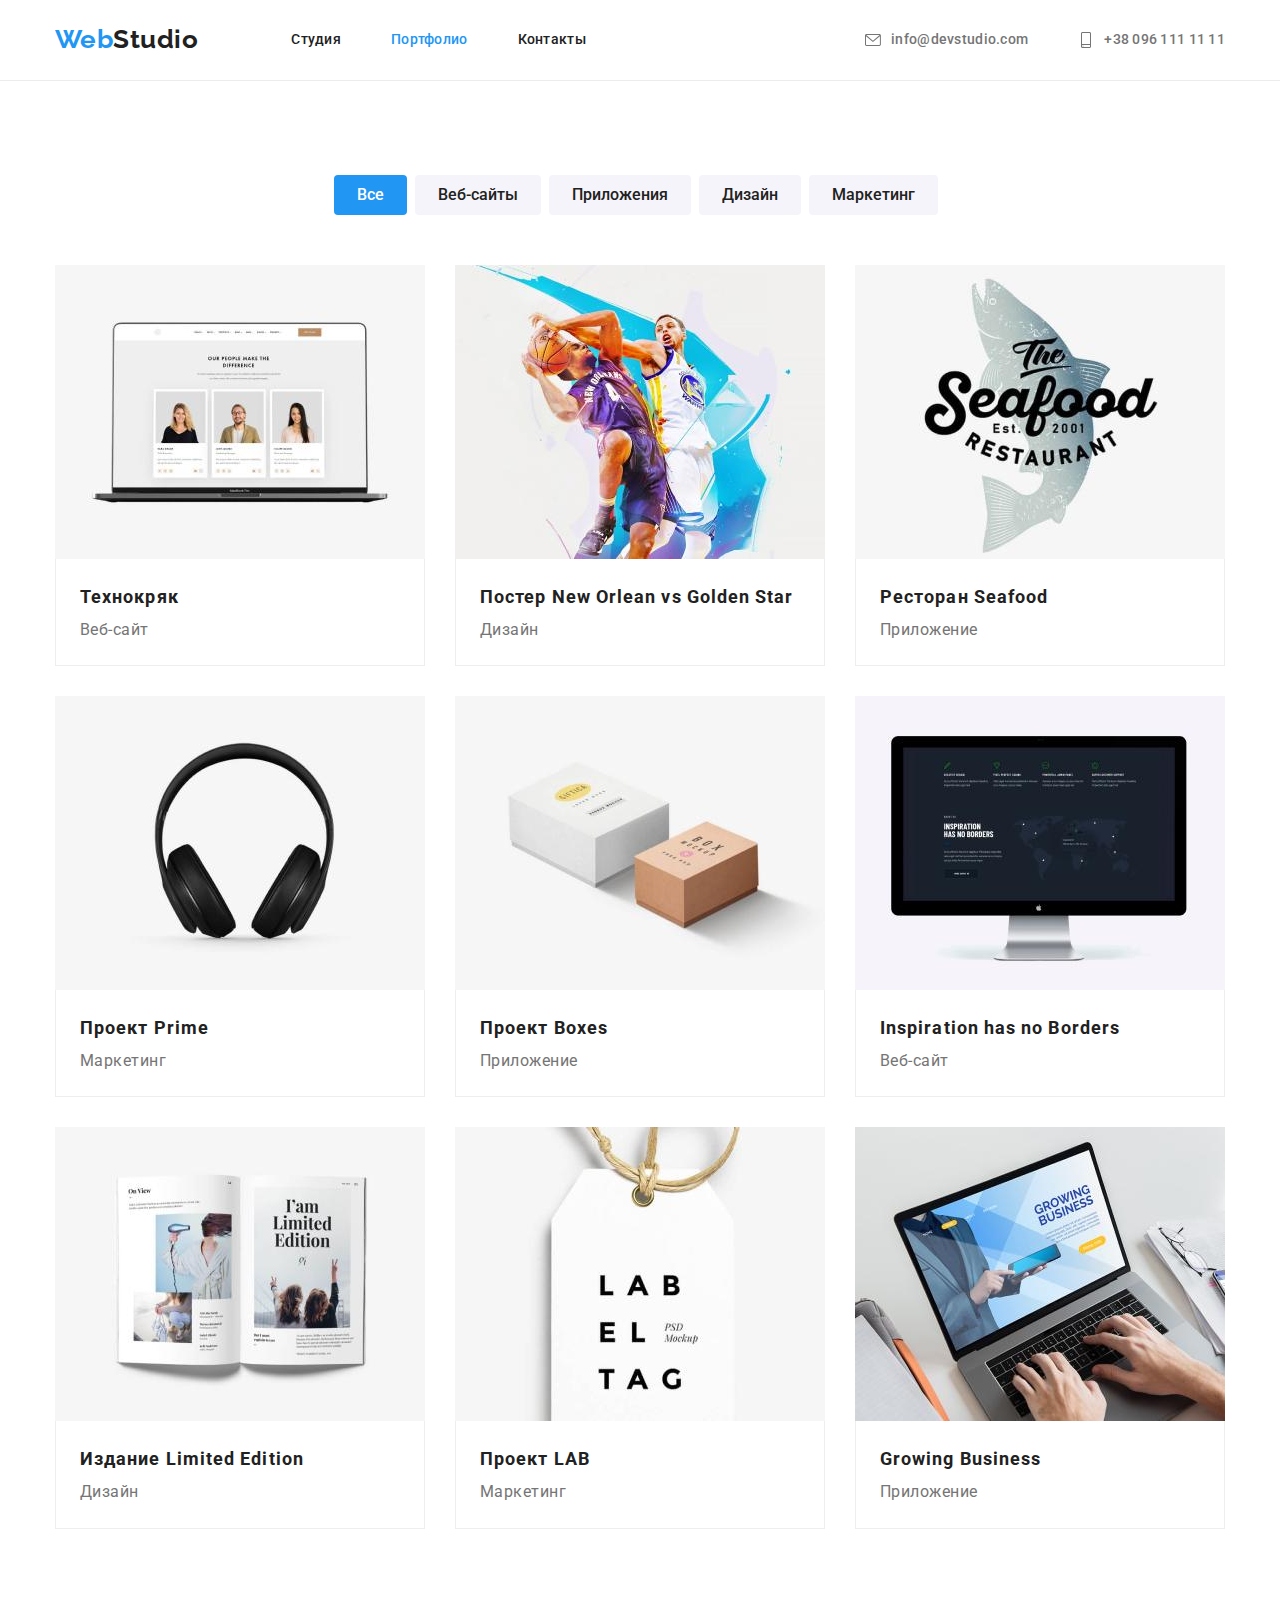
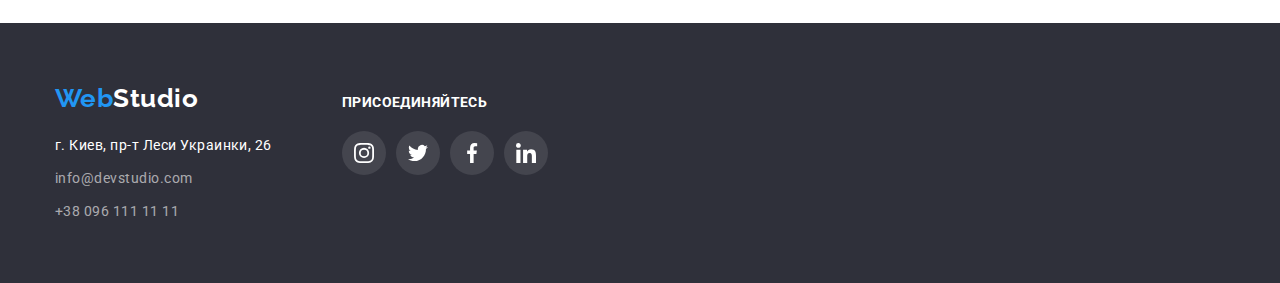
==== portfolio.html @ 6e439dd7 "Added base files from prev. project" ====
<!DOCTYPE html>
<html lang="ru">
  <head>
    <meta charset="UTF-8" />
    <meta http-equiv="X-UA-Compatible" content="IE=edge" />
    <meta name="productport" content="width=device-width, initial-scale=1.0" />
    <title>Портфолио</title>
    <link rel="preconnect" href="https://fonts.googleapis.com" />
    <link rel="preconnect" href="https://fonts.gstatic.com" crossorigin />
    <link
      href="https://fonts.googleapis.com/css2?family=Raleway:wght@700&family=Roboto:wght@400;500;700;900&display=swap"
      rel="stylesheet"
    />
    <link
      rel="stylesheet"
      href="https://cdnjs.cloudflare.com/ajax/libs/modern-normalize/1.1.0/modern-normalize.min.css"
    />
    <link rel="stylesheet" href="./css/styles.css" />
  </head>
  <body>
    <header class="header no-hero">
      <div class="container">
        <nav class="main-nav">
          <a href="#" class="logo link"><span>Web</span>Studio</a>
          <ul class="site-nav list">
            <li class="item">
              <a href="./index.html" class="link">Студия</a>
            </li>
            <li class="item">
              <a href="./portfolio.html" class="current link">Портфолио</a>
            </li>
            <li class="item"><a href="" class="link">Контакты</a></li>
          </ul>
        </nav>
        <ul class="contacts list">
          <li class="item">
            <a href="mailto:info@devstudio.com" class="contact link">
              <svg class="icon-contact">
                <use href="./images/sprite.svg#envelope"></use>
              </svg>
              info@devstudio.com</a
            >
          </li>
          <li class="item">
            <a href="tel:+380961111111" class="contact link">
              <svg class="icon-contact">
                <use href="./images/sprite.svg#smartphone"></use>
              </svg>
              +38 096 111 11 11</a
            >
          </li>
        </ul>
      </div>
    </header>

    <main>
      <section class="section products">
        <div class="container">
          <h1 class="section-title visually-hidden">Product gallery</h1>
          <ul class="view-switch list">
            <li class="product-type">
              <button class="button primary">Все</button>
            </li>
            <li class="product-type">
              <button class="button secondary">Веб-сайты</button>
            </li>
            <li class="product-type">
              <button class="button secondary">Приложения</button>
            </li>
            <li class="product-type">
              <button class="button secondary">Дизайн</button>
            </li>
            <li class="product-type">
              <button class="button secondary">Маркетинг</button>
            </li>
          </ul>
          <ul class="product-cards list">
            <li class="card">
              <a href="#" class="link">
                <img
                  src="./images/product-gallery/techcrack.jpg"
                  width="370"
                  alt="Технокряк"
                  class="card-img"
                />
                <div class="card-descr">
                  <h2 class="title">Технокряк</h2>
                  <p class="text">Веб-сайт</p>
                </div>
              </a>
            </li>
            <li class="card">
              <a href="#" class="link">
                <img
                  src="./images/product-gallery/novsgs.jpg"
                  width="370"
                  alt="Постер"
                  class="card-img"
                />
                <div class="card-descr">
                  <h2 class="title">Постер New Orlean vs Golden Star</h2>
                  <p class="text">Дизайн</p>
                </div>
              </a>
            </li>
            <li class="card">
              <a href="#" class="link">
                <img
                  src="./images/product-gallery/seafood.jpg"
                  width="370"
                  alt="Логотип"
                  class="card-img"
                />
                <div class="card-descr">
                  <h2 class="title">Ресторан Seafood</h2>
                  <p class="text">Приложение</p>
                </div>
              </a>
            </li>
            <li class="card">
              <a href="#" class="link">
                <img
                  src="./images/product-gallery/prime.jpg"
                  width="370"
                  alt="Наушники"
                  class="card-img"
                />
                <div class="card-descr">
                  <h2 class="title">Проект Prime</h2>
                  <p class="text">Маркетинг</p>
                </div>
              </a>
            </li>
            <li class="card">
              <a href="#" class="link">
                <img
                  src="./images/product-gallery/boxes.jpg"
                  width="370"
                  alt="Коробки"
                  class="card-img"
                />
                <div class="card-descr">
                  <h2 class="title">Проект Boxes</h2>
                  <p class="text">Приложение</p>
                </div>
              </a>
            </li>
            <li class="card">
              <a href="#" class="link">
                <img
                  src="./images/product-gallery/inspiration.jpg"
                  width="370"
                  alt="Inspiration"
                  class="card-img"
                />
                <div class="card-descr">
                  <h2 class="title">Inspiration has no Borders</h2>
                  <p class="text">Веб-сайт</p>
                </div>
              </a>
            </li>
            <li class="card">
              <a href="#" class="link">
                <img
                  src="./images/product-gallery/limited.jpg"
                  width="370"
                  alt="Книга"
                  class="card-img"
                />
                <div class="card-descr">
                  <h2 class="title">Издание Limited Edition</h2>
                  <p class="text">Дизайн</p>
                </div>
              </a>
            </li>
            <li class="card">
              <a href="#" class="link">
                <img
                  src="./images/product-gallery/lab.jpg"
                  width="370"
                  alt="Label"
                  class="card-img"
                />
                <div class="card-descr">
                  <h2 class="title">Проект LAB</h2>
                  <p class="text">Маркетинг</p>
                </div>
              </a>
            </li>
            <li class="card">
              <a href="#" class="link">
                <img
                  src="./images/product-gallery/growing.jpg"
                  width="370"
                  alt="Business tool"
                  class="card-img"
                />
                <div class="card-descr">
                  <h2 class="title">Growing Business</h2>
                  <p class="text">Приложение</p>
                </div>
              </a>
            </li>
          </ul>
        </div>
      </section>
    </main>

    <footer class="footer">
      <div class="container">
        <div class="info-block">
          <a href="./index.html" class="logo link"><span>Web</span>Studio</a>
          <ul class="contacts list">
            <li>
              <address class="address">г. Киев, пр-т Леси Украинки, 26</address>
            </li>
            <li>
              <a href="mailto:info@devstudio.com" class="contact link"
                >info@devstudio.com</a
              >
            </li>
            <li>
              <a href="tel:+380961111111" class="contact link"
                >+38 096 111 11 11</a
              >
            </li>
          </ul>
        </div>
        <div class="join-us">
          <b class="text">присоединяйтесь</b>
          <ul class="social-links list">
            <li class="item">
              <a href="#" class="link" aria-label="Instagram">
                <svg class="icon-social" width="20" height="20">
                  <use href="./images/sprite.svg#instagram"></use>
                </svg>
              </a>
            </li>
            <li class="item">
              <a href="#" class="link" aria-label="Twitter">
                <svg class="icon-social" width="20" height="20">
                  <use href="./images/sprite.svg#twitter"></use>
                </svg>
              </a>
            </li>
            <li class="item">
              <a href="#" class="link" aria-label="Facebook">
                <svg class="icon-social" width="20" height="20">
                  <use href="./images/sprite.svg#facebook"></use>
                </svg>
              </a>
            </li>
            <li class="item">
              <a href="#" class="link" aria-label="Linkedin">
                <svg class="icon-social" width="20" height="20">
                  <use href="./images/sprite.svg#linkedin"></use>
                </svg>
              </a>
            </li>
          </ul>
        </div>
      </div>
    </footer>
  </body>
</html>
---- css/styles.css ----
:root {
  --primary-text-color: #757575;
  --secondary-text-color: #212121;
  --accent: #2196f3;
  --lighter: #ffffff;
  --footer-links-lighter: rgba(255, 255, 255, 0.6);
  --bg-dark: #2f303a;
  --bg-secondary: #f5f4fa;
  --header-border-low: #ececec;
  --product-card-border: #eeeeee;
  --icon-fill: #afb1b8;
  --footer-social: rgba(255, 255, 255, 0.1);
}

body {
  background-color: var(--lighter);
  color: var(--primary-text-color);

  font-family: "Roboto", sans-serif;
  letter-spacing: 0.03em;
}

/* Negating basic tag effects */

.list {
  padding: 0;
  margin: 0;
  list-style: none;
}

.link {
  text-decoration: none;
}

address {
  font-style: normal;
}

/* Content container */

.container {
  width: 1200px;
  margin: 0 auto;
  padding-right: 15px;
  padding-left: 15px;
}

/* Nav */

.site-nav .link {
  color: var(--secondary-text-color);
}

.site-nav .link.current,
.site-nav .link:hover,
.site-nav .link:focus,
.contacts .contact.link:hover,
.contacts .contact.link:focus,
.contacts .contact.link:hover .icon-contact,
.contacts .contact.link:focus .icon-contact {
  color: var(--accent);
  fill: var(--accent);
}

.contacts .link {
  color: inherit;
}

/* Header */

.header .container {
  display: flex;

  padding-top: 0;
  padding-bottom: 0;
}

.header.no-hero {
  border-bottom: 1px solid var(--header-border-low);
}

.header .container .list {
  margin: 0;
}

.main-nav,
.site-nav,
.header .contacts.list {
  display: flex;
  align-items: center;
}

.header .contacts.list {
  margin-left: auto;
}

.site-nav .item:not(:last-child),
.contacts .item:not(:last-child) {
  margin-right: 50px;
}

.logo {
  display: block;

  color: var(--secondary-text-color);

  font-family: "Raleway", sans-serif;
  font-weight: 700;
  font-size: 26px;
  line-height: 1.2;
}

.logo > span {
  color: var(--accent);
}

.header .logo {
  margin-right: 93px;
}

.site-nav .link,
.header .contact.link {
  display: inline-flex;

  padding-top: 32px;
  padding-bottom: 32px;

  font-weight: 500;
  font-size: 14px;
  line-height: 1.14;
  letter-spacing: 0.02em;
}

.header .icon-contact {
  fill: var(--primary-text-color);
  width: 16px;
  height: 16px;
  margin-right: 10px;
}

/* Buttons */

.button {
  box-sizing: inherit;
  display: inline-block;
  cursor: pointer;

  border: 1px solid transparent;
  border-radius: 4px;

  font-family: inherit;
}

.button.primary,
.products .button.secondary:hover,
.products .button.secondary:focus {
  color: var(--lighter);
  background-color: var(--accent);
}

.button.secondary {
  color: var(--secondary-text-color);
  background-color: var(--bg-secondary);
}

/* Sections */

.section {
  padding-top: 94px;
  padding-bottom: 94px;
}

.section-title {
  margin: 0 auto 50px;

  color: var(--secondary-text-color);

  font-weight: 700;
  font-size: 36px;
  line-height: 1.2;
  text-align: center;
}

.visually-hidden {
  visibility: none;

  position: absolute;
  clip: rect(0 0 0 0);
  width: 1px;
  height: 1px;
  margin: -1px;
}

.list .title {
  color: var(--secondary-text-color);
}

/* Hero section */

.hero {
  text-align: center;
  padding: 200px 0;
}

.overlay {
  max-width: 1600px;
  max-height: 600px;
  margin: -200px auto;
  padding: inherit;
  background-image: linear-gradient(
      to right,
      rgba(47, 48, 58, 0.4),
      rgba(47, 48, 58, 0.4)
    ),
    url(../images/hero-bg.jpg);
  background-size: cover;
  background-repeat: no-repeat;
  background-position: center;
}

.hero .button.primary {
  min-width: 200px;
  padding: 10px 32px;

  border: none;

  font-weight: 700;
  font-size: 16px;
  line-height: 1.87;
  letter-spacing: 0.06em;
}

.hero .section-title {
  margin-bottom: 30px;
  width: 696px;

  font-weight: 900;
  font-size: 44px;
  line-height: 1.36;
  letter-spacing: 0.06em;
  text-transform: uppercase;

  color: var(--lighter);
}

/* Advantages section */

.advantages .list {
  display: flex;
}

.advantages .list .item {
  display: block;
  width: calc((100% - 3 * 30px) / 4);
  margin-right: 30px;
}

.advantages .list .item:last-child {
  margin-right: 0;
}

.advantages .icon-bg {
  display: flex;
  width: 270px;
  height: 120px;
  margin-bottom: 30px;
  justify-content: center;
  align-items: center;
  background-color: var(--bg-secondary);
}

.advantages .title {
  margin: 0 auto 10px;

  font-weight: 700;
  font-size: 14px;
  line-height: 1.14;

  text-transform: uppercase;
}

.advantages .text {
  margin: 0 auto;

  font-size: 14px;
  line-height: 1.7;
}

/* What we do section */

.section.what-we-do {
  padding-top: 0;
}

.what-we-do .list {
  display: flex;
}

.what-we-do .list .item {
  display: block;
  width: calc((100% - 2 * 30px) / 3);
  margin-right: 30px;
}

.what-we-do .list .item:last-child {
  margin-right: 0;
}

.list .item > img {
  display: block;
}

.our-team .team-cards {
  display: flex;
}

.our-team .card.item {
  display: block;
  width: calc((100% - 3 * 30px) / 4);
  margin-right: 30px;
}

.our-team .card-descr {
  text-align: center;
  padding-top: 30px;
  padding-bottom: 30px;
}

.team-cards .title {
  margin-top: 0;
  margin-bottom: 10px;

  font-weight: 500;
  font-size: 16px;
  line-height: 1.19;
}

.team-cards .text {
  margin-top: 0;
  margin-bottom: 16px;

  font-size: 16px;
  line-height: 1.19;
}

.team-cards .card {
  display: block;
  border-radius: 4px;
  box-shadow: 0px 1px 3px rgba(0, 0, 0, 0.12), 0px 1px 1px rgba(0, 0, 0, 0.14),
    0px 2px 1px rgba(0, 0, 0, 0.2);

  background-color: var(--lighter);
}

.social-links.list,
.clients.list {
  display: flex;
  justify-content: center;
}

.social-links.list .item {
  border-radius: 50%;
  margin-right: 10px;
}

.social-links.list .item:last-child,
.clients.list .item:last-child {
  margin-right: 0;
}

.social-links .link {
  display: block;
  border-radius: 50%;
  padding: 12px;
  width: 44px;
  height: 44px;
}

.social-links .icon-social {
  fill: var(--icon-fill);
}

.social-links .item:hover,
.social-links .link:focus,
.social-links .item:hover .icon-social,
.social-links .link:focus .icon-social {
  background-color: var(--accent);
  fill: var(--lighter);
}

/* Regular clients section */

/* list properties defined in prev section */

.clients.list .item {
  margin-right: 30px;
}

.regular .item {
  width: 170px;
  height: 92px;
}

.regular .link {
  display: flex;
  justify-content: center;
  align-items: center;
  width: inherit;
  height: inherit;
  border: 1px solid var(--icon-fill);
  border-radius: 4px;
}

.regular .icon-client {
  fill: var(--icon-fill);
}

.regular .link:hover,
.regular .link:focus,
.regular .link:hover .icon-client,
.regular .link:focus .icon-client {
  border-color: var(--accent);
  fill: var(--accent);
}

/* Portfolio page */

/* Portfolio Gallery */

.products .button.primary,
.products .button.secondary {
  font-weight: 500;
  font-size: 16px;
  line-height: 1.6;
}

.view-switch.list {
  display: flex;
  justify-content: center;
  margin-bottom: 50px;
}

.product-type .button {
  display: block;
  margin-right: 8px;
  padding: 6px 22px;
}

.product-cards {
  display: flex;
  flex-wrap: wrap;
}

.product-cards .card {
  width: calc((100% - 60px) / 3);
  margin-right: 30px;
  margin-bottom: 30px;
}

.product-cards .card:nth-child(3n) {
  margin-right: 0;
}

.product-cards .card:nth-last-child(-n + 3) {
  margin-bottom: 0;
}

.product-cards .link {
  display: block;
  color: inherit;
}

.product-cards .link:hover,
.product-cards .link:focus {
  box-shadow: 0px 1px 1px rgba(0, 0, 0, 0.12), 0px 4px 4px rgba(0, 0, 0, 0.06),
    1px 4px 6px rgba(0, 0, 0, 0.16);
}

.product-cards .card-img {
  display: block;
}

.product-cards .card-descr {
  padding: 20px 24px;

  border: 1px solid var(--product-card-border);
  border-top: none;
}

.product-cards .title {
  margin: 0;

  font-weight: 700;
  font-size: 18px;
  line-height: 2;
  letter-spacing: 0.06em;
}

.product-cards .text {
  margin: 0;

  font-weight: inherit;
  font-size: 16px;
  line-height: 1.9;
  letter-spacing: 0.03em;
}

/* Background decoration (Studio Page hero) +footer */

.hero,
.footer {
  background-color: var(--bg-dark);
}

.our-team {
  background-color: var(--bg-secondary);
}

/* Footer */

.footer {
  padding: 60px 15px 60px 15px;
}

.footer .container {
  display: flex;
  align-items: baseline;
}

.footer .info-block {
  margin-right: 70px;
}

.footer .logo {
  color: var(--lighter);

  margin-bottom: 20px;
}

.footer .address {
  color: var(--lighter);

  margin-bottom: 9px;

  font-size: 14px;
  line-height: 1.7;
}

.footer .contact.link {
  color: var(--footer-links-lighter);

  display: block;
  margin-bottom: 9px;

  font-weight: 400;
  font-size: 14px;
  line-height: 1.7;
}

.footer .contacts > li:last-child > a {
  margin-bottom: 0;
}

.join-us .text {
  display: inline-block;
  margin-bottom: 20px;

  color: var(--lighter);

  font-size: 14px;
  font-weight: 700;
  line-height: 1.14;
  letter-spacing: 0.03em;
  text-transform: uppercase;
}

.join-us .social-links .link {
  background-color: var(--footer-social);
}

.join-us .social-links .icon-social {
  background-color: none;
  fill: var(--lighter);
}

.join-us .social-links .link:hover,
.join-us .social-links .link:focus {
  background-color: var(--accent);
}
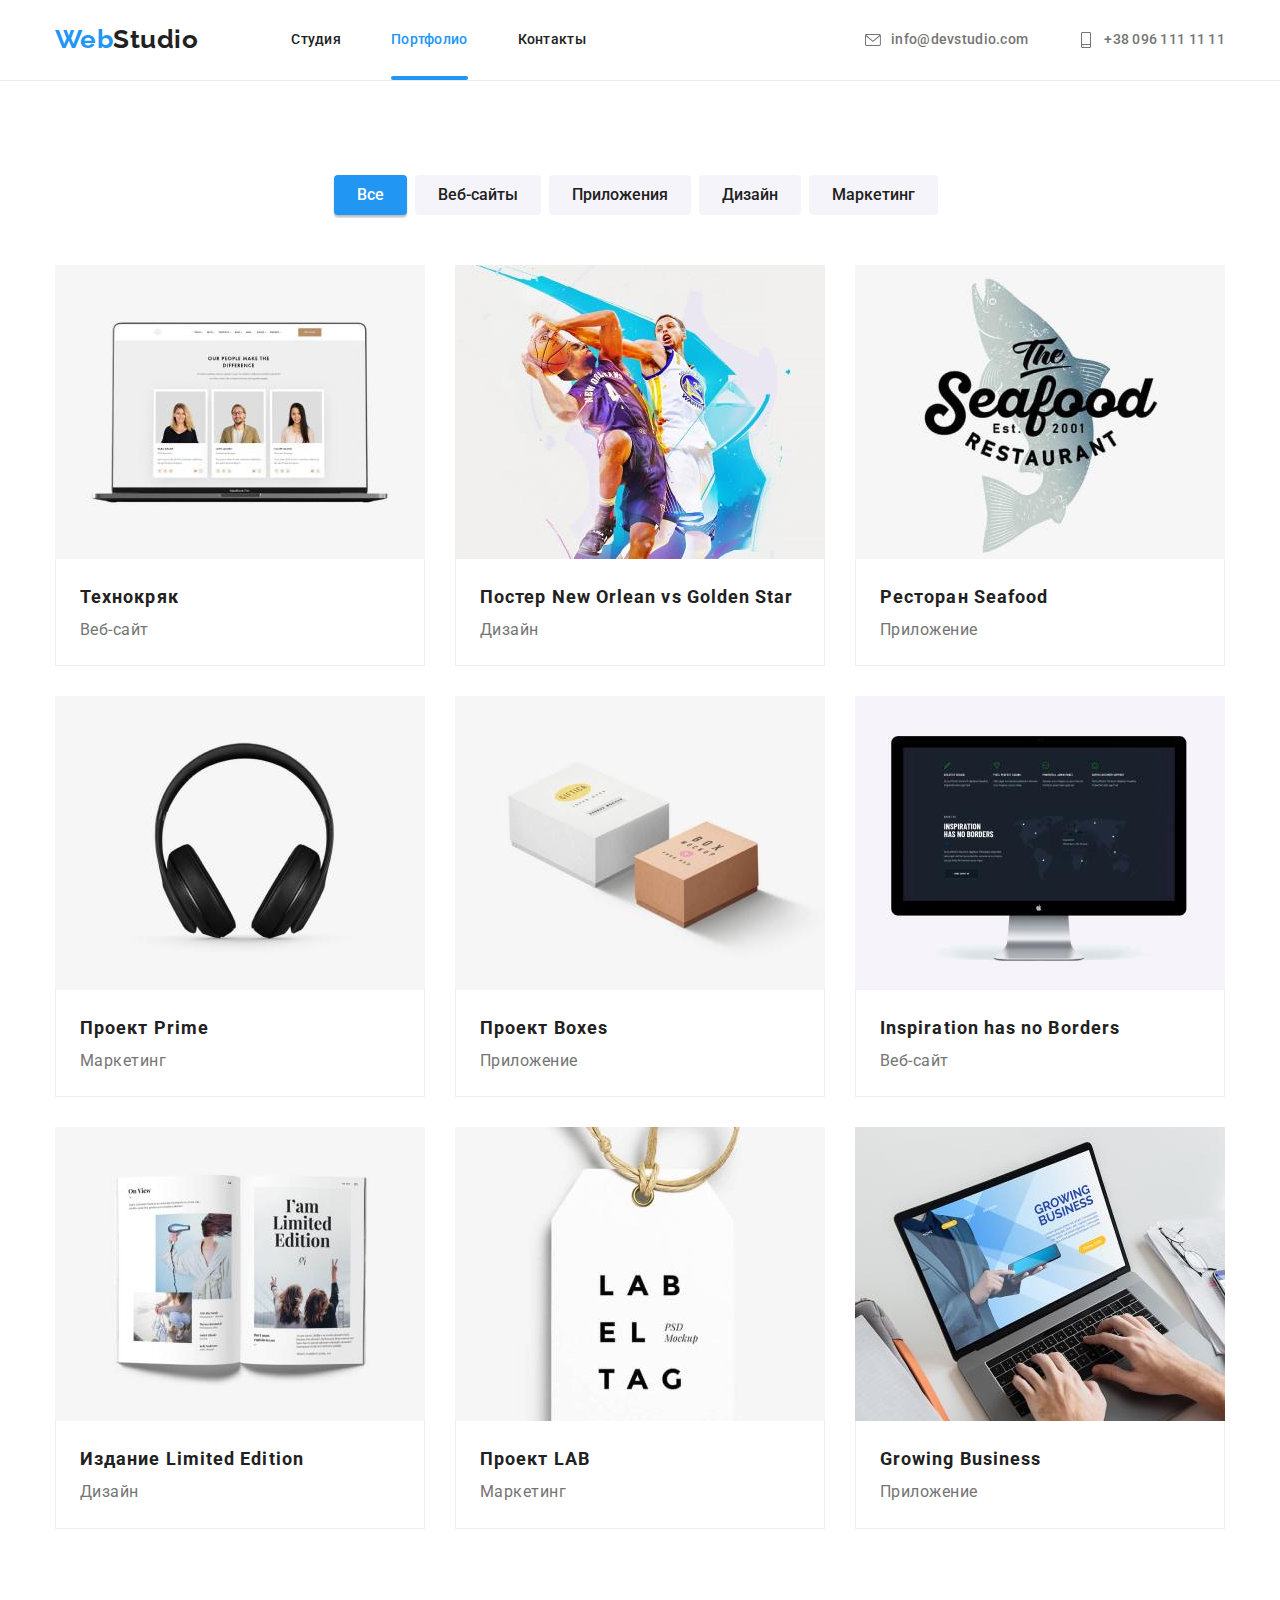
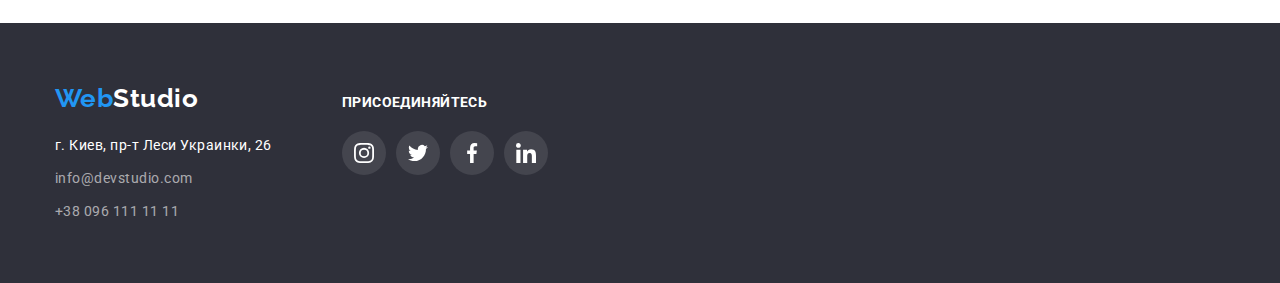
==== commit b87f625b: "Added animations + transitions" ====
--- a/portfolio.html
+++ b/portfolio.html
@@ -77,12 +77,19 @@
           <ul class="product-cards list">
             <li class="card">
               <a href="#" class="link">
-                <img
-                  src="./images/product-gallery/techcrack.jpg"
-                  width="370"
-                  alt="Технокряк"
-                  class="card-img"
-                />
+                <div class="card-thumb">
+                  <img
+                    src="./images/product-gallery/techcrack.jpg"
+                    width="370"
+                    alt="Технокряк"
+                    class="card-img"
+                  />
+                  <p class="text">
+                    Технокряк это современная площадка распространения
+                    коронавируса. Компании используют эту платформу для
+                    цифрового шпионажа и атак на защищённые сервера конкурентов.
+                  </p>
+                </div>
                 <div class="card-descr">
                   <h2 class="title">Технокряк</h2>
                   <p class="text">Веб-сайт</p>
--- a/css/styles.css
+++ b/css/styles.css
@@ -36,6 +36,29 @@
   font-style: normal;
 }
 
+/* Adding animations to elements */
+
+.button,
+.link {
+  transition: color 250ms cubic-bezier(0.1, 0.7, 1, 0.1);
+}
+
+.products .button.secondary,
+.product-cards .link {
+  transition: box-shadow 250ms cubic-bezier(0.1, 0.7, 1, 0.1);
+}
+
+.social-links .link,
+.products .button.secondary {
+  transition: background 250ms cubic-bezier(0.1, 0.7, 1, 0.1);
+}
+
+.icon-contact,
+.icon-client,
+.icon-social {
+  transition: fill 250ms cubic-bezier(0.1, 0.7, 1, 0.1);
+}
+
 /* Content container */
 
 .container {
@@ -62,6 +85,23 @@
   fill: var(--accent);
 }
 
+.site-nav .link.current {
+  position: relative;
+}
+
+.site-nav .link.current::after {
+  position: absolute;
+
+  content: "";
+  bottom: 0;
+  left: 0;
+  height: 4px;
+  width: 100%;
+
+  border-radius: 2px;
+  background-color: var(--accent);
+}
+
 .contacts .link {
   color: inherit;
 }
@@ -156,6 +196,8 @@
 .products .button.secondary:focus {
   color: var(--lighter);
   background-color: var(--accent);
+  box-shadow: 0px 3px 1px rgba(0, 0, 0, 0.1), 0px 1px 2px rgba(0, 0, 0, 0.08),
+    0px 2px 2px rgba(0, 0, 0, 0.12);
 }
 
 .button.secondary {
@@ -297,7 +339,6 @@
 }
 
 .what-we-do .list .item {
-  display: block;
   width: calc((100% - 2 * 30px) / 3);
   margin-right: 30px;
 }
@@ -306,8 +347,30 @@
   margin-right: 0;
 }
 
-.list .item > img {
-  display: block;
+.item .product-thumb {
+  position: relative;
+  display: block;
+}
+
+.product-thumb .text {
+  position: absolute;
+  display: flex;
+
+  justify-content: center;
+  align-items: center;
+  bottom: 0;
+  width: 100%;
+  height: 70px;
+  margin: 0;
+
+  font-weight: 700;
+  font-size: 14px;
+  line-height: 1.14;
+  letter-spacing: 0.03em;
+  text-transform: uppercase;
+
+  background-color: rgba(47, 48, 58, 0.8);
+  color: var(--lighter);
 }
 
 .our-team .team-cards {
@@ -380,11 +443,13 @@
   fill: var(--icon-fill);
 }
 
-.social-links .item:hover,
-.social-links .link:focus,
-.social-links .item:hover .icon-social,
+.social-links .link:hover,
+.social-links .link:focus {
+  background-color: var(--accent);
+}
+
+.social-links .link:hover .icon-social,
 .social-links .link:focus .icon-social {
-  background-color: var(--accent);
   fill: var(--lighter);
 }
 
@@ -470,39 +535,72 @@
   color: inherit;
 }
 
+.card-img {
+  display: block;
+}
+
+.card .card-thumb {
+  position: relative;
+  display: block;
+  overflow: hidden;
+}
+
+.card-thumb .text {
+  position: absolute;
+
+  bottom: -100%;
+  padding: 63px 24px;
+
+  width: 100%;
+  height: 100%;
+  margin: 0;
+
+  font-size: 18px;
+  line-height: 1.56;
+  letter-spacing: 0.03em;
+
+  background-color: rgba(33, 150, 243, 0.9);
+  color: var(--lighter);
+
+  transition: 250ms;
+  transition-property: all;
+  transition-timing-function: cubic-bezier(0.1, 0.7, 1, 0.1);
+}
+
+.product-cards .card-descr {
+  padding: 20px 24px;
+
+  border: 1px solid var(--product-card-border);
+  border-top: none;
+}
+
+.product-cards .title {
+  margin: 0;
+
+  font-weight: 700;
+  font-size: 18px;
+  line-height: 2;
+  letter-spacing: 0.06em;
+}
+
+.product-cards .text {
+  margin: 0;
+
+  font-weight: inherit;
+  font-size: 16px;
+  line-height: 1.9;
+  letter-spacing: 0.03em;
+}
+
 .product-cards .link:hover,
 .product-cards .link:focus {
   box-shadow: 0px 1px 1px rgba(0, 0, 0, 0.12), 0px 4px 4px rgba(0, 0, 0, 0.06),
     1px 4px 6px rgba(0, 0, 0, 0.16);
 }
 
-.product-cards .card-img {
-  display: block;
-}
-
-.product-cards .card-descr {
-  padding: 20px 24px;
-
-  border: 1px solid var(--product-card-border);
-  border-top: none;
-}
-
-.product-cards .title {
-  margin: 0;
-
-  font-weight: 700;
-  font-size: 18px;
-  line-height: 2;
-  letter-spacing: 0.06em;
-}
-
-.product-cards .text {
-  margin: 0;
-
-  font-weight: inherit;
-  font-size: 16px;
-  line-height: 1.9;
-  letter-spacing: 0.03em;
+.product-cards .link:hover .card-thumb .text,
+.product-cards .link:focus .card-thumb .text {
+  bottom: 0;
 }
 
 /* Background decoration (Studio Page hero) +footer */
@@ -579,7 +677,7 @@
 }
 
 .join-us .social-links .icon-social {
-  background-color: none;
+  background-color: transparent;
   fill: var(--lighter);
 }
 
@@ -587,3 +685,60 @@
 .join-us .social-links .link:focus {
   background-color: var(--accent);
 }
+
+/* Backdrop modal window */
+
+.backdrop {
+  position: fixed;
+  visibility: visible;
+
+  top: 0;
+  left: 0;
+  width: 100%;
+  height: 100%;
+
+  opacity: 1;
+  background-color: rgba(0, 0, 0, 0.2);
+  transition: opacity 250ms cubic-bezier(0.1, 0.7, 1, 0.1);
+}
+
+.backdrop.is-hidden {
+  visibility: hidden;
+  opacity: 0;
+  pointer-events: none;
+  transition-property: visibility, opacity;
+  transition-delay: 250ms;
+  transition-duration: 250ms;
+  transition-timing-function: cubic-bezier(0.1, 0.7, 1, 0.1);
+}
+
+.modal {
+  position: absolute;
+  display: flex;
+  justify-content: flex-end;
+  align-items: flex-start;
+  padding: 8px;
+
+  top: 50%;
+  left: 50%;
+  transform: scale(1) translate(-50%, -50%);
+  transform-origin: top left;
+  min-width: 528px;
+  min-height: 580px;
+  border-radius: 4px;
+
+  background-color: var(--lighter);
+
+  transition-property: transform;
+  transition-delay: 250ms;
+  transition-duration: 250ms;
+  transition-timing-function: cubic-bezier(0.1, 0.7, 1, 0.1);
+}
+
+.backdrop.is-hidden .modal {
+  transform: scale(0) translate(-50%, -50%);
+
+  transition-property: transform;
+  transition-duration: 250ms;
+  transition-timing-function: cubic-bezier(0.1, 0.7, 1, 0.1);
+}
